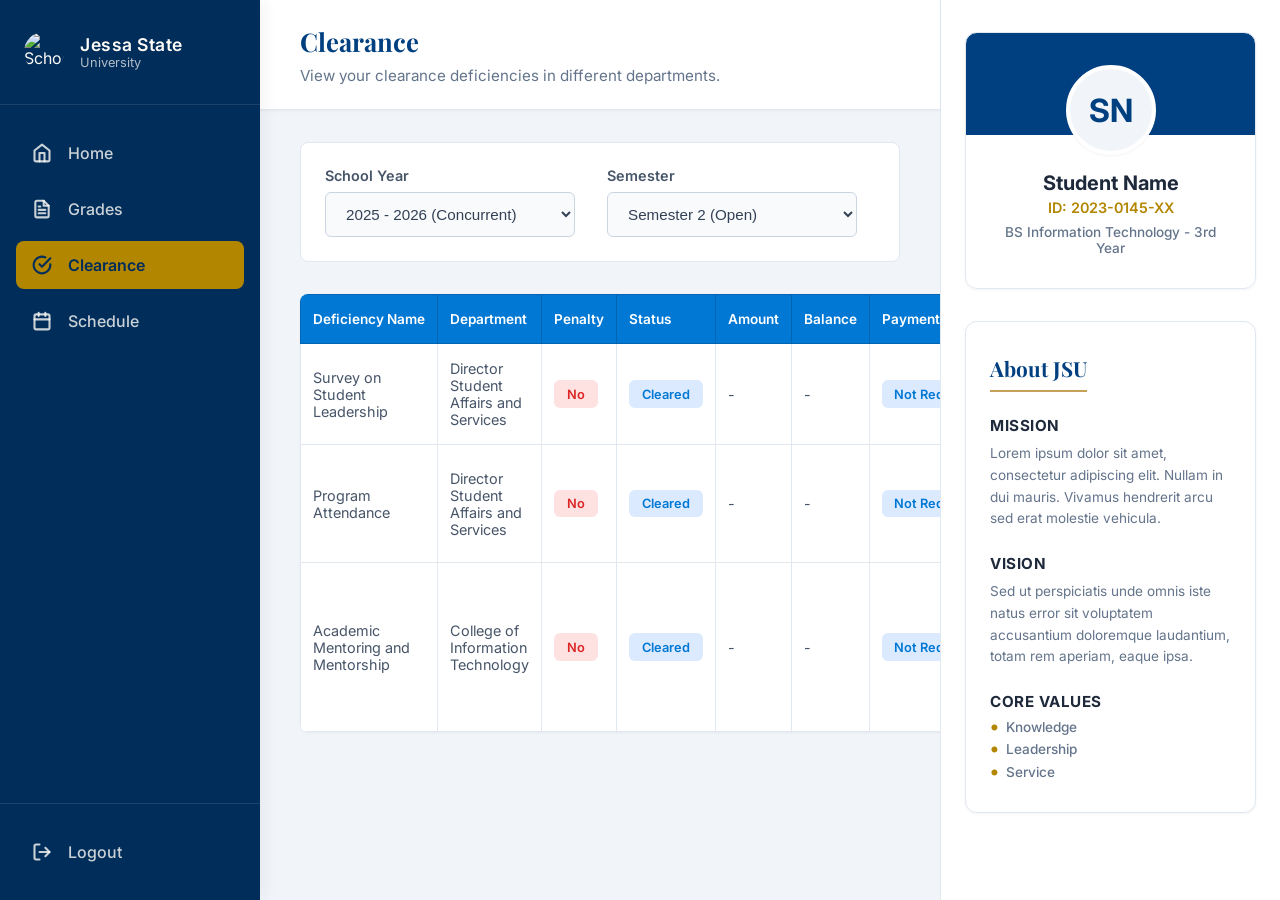
==== Clearance/Clearance.html @ 88c95d91 "feat: implement clearance and schedule page functionality with responsive design" ====
<!DOCTYPE html>
<html lang="en">
<head>
    <meta charset="UTF-8">
    <meta name="viewport" content="width=device-width, initial-scale=1.0">
    <title>JSU - Clearance</title>
    <!-- Use Google Fonts -->
    <link rel="preconnect" href="https://fonts.googleapis.com">
    <link rel="preconnect" href="https://fonts.gstatic.com" crossorigin>
    <link href="https://fonts.googleapis.com/css2?family=Inter:wght@400;500;600;700&family=Playfair+Display:wght@600;700;800&display=swap" rel="stylesheet">
    <link rel="stylesheet" href="../MainDash/Main.css">
    <link rel="stylesheet" href="Clearance.css">
</head>
<body>
    <div class="dashboard-layout">

        <!-- Left Panel: Sidebar -->
        <aside class="sidebar">
            <div class="sidebar-header">
                <div class="logo">
                    <img src="../SchoolLogo.png" alt="School Logo" class="logo-letter-img">
                    <div class="logo-text">
                        <span class="logo-name">Jessa State</span>
                        <span class="logo-sub">University</span>
                    </div>
                </div>
            </div>

            <nav class="sidebar-nav">
                <a href="../MainDash/Main.html" class="nav-item">
                    <svg xmlns="http://www.w3.org/2000/svg" width="20" height="20" viewBox="0 0 24 24" fill="none" stroke="currentColor" stroke-width="2" stroke-linecap="round" stroke-linejoin="round">
                        <path d="M3 9l9-7 9 7v11a2 2 0 0 1-2 2H5a2 2 0 0 1-2-2z"></path>
                        <polyline points="9 22 9 12 15 12 15 22"></polyline>
                    </svg>
                    Home
                </a>
                <a href="../Grades/Grades.html" class="nav-item">
                    <svg xmlns="http://www.w3.org/2000/svg" width="20" height="20" viewBox="0 0 24 24" fill="none" stroke="currentColor" stroke-width="2" stroke-linecap="round" stroke-linejoin="round">
                        <path d="M14 2H6a2 2 0 0 0-2 2v16a2 2 0 0 0 2 2h12a2 2 0 0 0 2-2V8z"></path>
                        <polyline points="14 2 14 8 20 8"></polyline>
                        <line x1="16" y1="13" x2="8" y2="13"></line>
                        <line x1="16" y1="17" x2="8" y2="17"></line>
                        <polyline points="10 9 9 9 8 9"></polyline>
                    </svg>
                    Grades
                </a>
                <a href="../Clearance/Clearance.html" class="nav-item active">
                    <svg xmlns="http://www.w3.org/2000/svg" width="20" height="20" viewBox="0 0 24 24" fill="none" stroke="currentColor" stroke-width="2" stroke-linecap="round" stroke-linejoin="round">
                        <path d="M22 11.08V12a10 10 0 1 1-5.93-9.14"></path>
                        <polyline points="22 4 12 14.01 9 11.01"></polyline>
                    </svg>
                    Clearance
                </a>
                <a href="../Schedule/Schedule.html" class="nav-item">
                    <svg xmlns="http://www.w3.org/2000/svg" width="20" height="20" viewBox="0 0 24 24" fill="none" stroke="currentColor" stroke-width="2" stroke-linecap="round" stroke-linejoin="round">
                        <rect x="3" y="4" width="18" height="18" rx="2" ry="2"></rect>
                        <line x1="16" y1="2" x2="16" y2="6"></line>
                        <line x1="8" y1="2" x2="8" y2="6"></line>
                        <line x1="3" y1="10" x2="21" y2="10"></line>
                    </svg>
                    Schedule
                </a>
            </nav>

            <div class="sidebar-footer">
                <a href="../index.html" class="nav-item logout" id="logoutBtn">
                    <svg xmlns="http://www.w3.org/2000/svg" width="20" height="20" viewBox="0 0 24 24" fill="none" stroke="currentColor" stroke-width="2" stroke-linecap="round" stroke-linejoin="round">
                        <path d="M9 21H5a2 2 0 0 1-2-2V5a2 2 0 0 1 2-2h4"></path>
                        <polyline points="16 17 21 12 16 7"></polyline>
                        <line x1="21" y1="12" x2="9" y2="12"></line>
                    </svg>
                    Logout
                </a>
            </div>
        </aside>

        <!-- Middle Panel: Main Content -->
        <main class="feed-content">
            <header class="feed-header">
                <div class="header-content">
                    <h2>Clearance</h2>
                    <p class="header-subtitle">View your clearance deficiencies in different departments.</p>
                </div>
            </header>

            <div class="feed-scrollable">
                <div class="clearance-container">
                    
                    <!-- Filters Section -->
                    <div class="filters-section">
                        <div class="filter-group">
                            <label for="schoolYear">School Year</label>
                            <select id="schoolYear" class="filter-select">
                                <option>2025 - 2026 (Concurrent)</option>
                                <option>2024 - 2025</option>
                                <option>2023 - 2024</option>
                            </select>
                        </div>

                        <div class="filter-group">
                            <label for="semester">Semester</label>
                            <select id="semester" class="filter-select">
                                <option>Semester 2 (Open)</option>
                                <option>Semester 1</option>
                                <option>Summer</option>
                            </select>
                        </div>
                    </div>

                    <!-- Clearance Table -->
                    <table class="clearance-table">
                        <thead>
                            <tr>
                                <th>Deficiency Name</th>
                                <th>Department</th>
                                <th>Penalty</th>
                                <th>Status</th>
                                <th>Amount</th>
                                <th>Balance</th>
                                <th>Payment Status</th>
                                <th>Payment Date</th>
                                <th>Cleared By</th>
                                <th>Date Cleared</th>
                                <th>Has Pending Transaction</th>
                                <th>Is Balance Forwarded</th>
                                <th>Remarks</th>
                            </tr>
                        </thead>
                        <tbody>
                            <tr>
                                <td>Survey on Student Leadership</td>
                                <td>Director Student Affairs and Services</td>
                                <td><span class="badge badge-red">No</span></td>
                                <td><span class="badge badge-blue">Cleared</span></td>
                                <td>-</td>
                                <td>-</td>
                                <td><span class="badge badge-orange">Not Required</span></td>
                                <td>-</td>
                                <td>Potter, Harry J</td>
                                <td>March 26, 2026</td>
                                <td><span class="icon-x">✕</span></td>
                                <td><span class="icon-x">✕</span></td>
                                <td>Office of Student Affairs and Services</td>
                            </tr>
                            <tr>
                                <td>Program Attendance</td>
                                <td>Director Student Affairs and Services</td>
                                <td><span class="badge badge-red">No</span></td>
                                <td><span class="badge badge-blue">Cleared</span></td>
                                <td>-</td>
                                <td>-</td>
                                <td><span class="badge badge-orange">Not Required</span></td>
                                <td>-</td>
                                <td>Granger, Hermione E</td>
                                <td>March 26, 2026</td>
                                <td><span class="icon-x">✕</span></td>
                                <td><span class="icon-x">✕</span></td>
                                <td>Proceed to Office of Student Affairs and Services</td>
                            </tr>
                            <tr>
                                <td>Academic Mentoring and Mentorship</td>
                                <td>College of Information Technology</td>
                                <td><span class="badge badge-red">No</span></td>
                                <td><span class="badge badge-blue">Cleared</span></td>
                                <td>-</td>
                                <td>-</td>
                                <td><span class="badge badge-orange">Not Required</span></td>
                                <td>-</td>
                                <td>Dumbledore, Albus P</td>
                                <td>March 24, 2026</td>
                                <td><span class="icon-x">✕</span></td>
                                <td><span class="icon-x">✕</span></td>
                                <td>Kindly see your suggested mentor or mentor you are comfortable with for the</td>
                            </tr>
                        </tbody>
                    </table>
                </div>
            </div>
        </main>

        <!-- Right Panel: Profile & Info -->
        <aside class="right-panel">
            <div class="right-panel-scrollable">

                <!-- Profile Section -->
                <div class="info-card profile-card">
                    <div class="profile-avatar">
                        <span>SN</span>
                    </div>
                    <h2 class="profile-name">Student Name</h2>
                    <p class="profile-id">ID: 2023-0145-XX</p>
                    <p class="profile-course">BS Information Technology - 3rd Year</p>
                </div>

                <!-- School Info Section -->
                <div class="info-card school-info-card">
                    <div class="school-brand-header">
                        <h3>About JSU</h3>
                    </div>

                    <div class="info-section">
                        <h4>Mission</h4>
                        <p>Lorem ipsum dolor sit amet, consectetur adipiscing elit. Nullam in dui mauris. Vivamus hendrerit arcu sed erat molestie vehicula.</p>
                    </div>

                    <div class="info-section">
                        <h4>Vision</h4>
                        <p>Sed ut perspiciatis unde omnis iste natus error sit voluptatem accusantium doloremque laudantium, totam rem aperiam, eaque ipsa.</p>
                    </div>

                    <div class="info-section">
                        <h4>Core Values</h4>
                        <ul class="values-list">
                            <li>Knowledge</li>
                            <li>Leadership</li>
                            <li>Service</li>
                        </ul>
                    </div>
                </div>

            </div>
        </aside>

    </div>

    <script src="../MainDash/Main.js"></script>
    <script src="Clearance.js"></script>
</body>
</html>
---- MainDash/Main.css ----
/* Base Styles */
:root {
    --primary-navy: #002d59; /* Deeper navy for sidebar */
    --secondary-navy: #004080;
    --gold: #B38600; /* Deep Antique Gold */
    --gold-light: #C5A059;
    --cream: #FDFBF7;
    --bg-light: #F1F5F9; /* Very light cool grey for main bg */
    --text-main: #1E293B;
    --text-muted: #64748B;
    --border-color: #E2E8F0;
    --white: #FFFFFF;
    --shadow-sm: 0 1px 3px rgba(0,0,0,0.05);
    --shadow-md: 0 4px 6px -1px rgba(0,0,0,0.1), 0 2px 4px -1px rgba(0,0,0,0.06);
}

* {
    margin: 0;
    padding: 0;
    box-sizing: border-box;
}

body {
    font-family: 'Inter', sans-serif;
    background-color: var(--bg-light);
    color: var(--text-main);
    overflow: hidden; /* Prevent full body scroll, columns scroll independently */
}

/* Layout */
.dashboard-layout {
    display: grid;
    grid-template-columns: 260px 1fr 340px;
    height: 100vh;
    width: 100%;
}

/* Left Panel: Sidebar (Navy Blue) */
.sidebar {
    background-color: var(--primary-navy);
    color: var(--cream);
    display: flex;
    flex-direction: column;
    height: 100vh;
    box-shadow: 4px 0 15px rgba(0,0,0,0.05);
    z-index: 10;
}

.sidebar-header {
    padding: 2rem 1.5rem;
    border-bottom: 1px solid rgba(255,255,255,0.1);
}

.logo {
    display: flex;
    align-items: center;
    gap: 1rem;
}

.logo-letter {
    font-family: 'Times New Roman', Times, serif;
    font-size: 2.5rem;
    font-weight: 700;
    color: var(--gold);
    line-height: 1;
}

.logo-text {
    display: flex;
    flex-direction: column;
}

.logo-name {
    font-size: 1.1rem;
    font-weight: 600;
    letter-spacing: 0.5px;
}

.logo-sub {
    font-size: 0.8rem;
    color: rgba(253, 251, 247, 0.7);
}

.sidebar-nav {
    display: flex;
    flex-direction: column;
    padding: 1.5rem 1rem;
    gap: 0.5rem;
    flex-grow: 1;
}

.nav-item {
    display: flex;
    align-items: center;
    gap: 1rem;
    padding: 0.875rem 1rem;
    color: rgba(253, 251, 247, 0.8);
    text-decoration: none;
    font-weight: 500;
    border-radius: 8px;
    transition: all 0.2s ease;
}

.nav-item:hover {
    background-color: rgba(255, 255, 255, 0.1);
    color: var(--white);
}

.nav-item.active {
    background-color: var(--gold);
    color: var(--primary-navy);
    font-weight: 600;
}

.nav-item svg {
    stroke-width: 2.5;
}

.sidebar-footer {
    padding: 1.5rem 1rem;
    border-top: 1px solid rgba(255,255,255,0.1);
}

.logout:hover {
    background-color: rgba(239, 68, 68, 0.1);
    color: #F87171;
}

/* Middle Panel: Feed Content */
.feed-content {
    display: flex;
    flex-direction: column;
    height: 100vh;
    background-color: var(--bg-light);
    min-width: 0;
}

.feed-header {
    background-color: var(--white);
    padding: 1.5rem 2.5rem;
    border-bottom: 1px solid var(--border-color);
    z-index: 5;
    box-shadow: var(--shadow-sm);
}

.feed-header h2 {
    font-family: 'Playfair Display', serif;
    color: var(--secondary-navy);
    font-size: 1.6rem;
    font-weight: 700;
}

.feed-scrollable {
    flex-grow: 1;
    overflow-y: auto;
    padding: 2rem 2.5rem;
    display: flex;
    flex-direction: column;
    gap: 1.5rem;
    scroll-behavior: smooth;
}

/* Custom Scrollbar for Feed */
.feed-scrollable::-webkit-scrollbar,
.right-panel-scrollable::-webkit-scrollbar {
    width: 6px;
}
.feed-scrollable::-webkit-scrollbar-track,
.right-panel-scrollable::-webkit-scrollbar-track {
    background: transparent; 
}
.feed-scrollable::-webkit-scrollbar-thumb,
.right-panel-scrollable::-webkit-scrollbar-thumb {
    background: #CBD5E1; 
    border-radius: 4px;
}
.feed-scrollable::-webkit-scrollbar-thumb:hover,
.right-panel-scrollable::-webkit-scrollbar-thumb:hover {
    background: #94A3B8; 
}

/* Post Cards */
.post-card {
    background-color: var(--white);
    border-radius: 12px;
    padding: 1.5rem;
    border: 1px solid var(--border-color);
    box-shadow: var(--shadow-sm);
    transition: transform 0.2s ease, box-shadow 0.2s ease;
}

.post-card:hover {
    transform: translateY(-2px);
    box-shadow: var(--shadow-md);
}

.post-header {
    display: flex;
    align-items: center;
    gap: 1rem;
    margin-bottom: 1rem;
}

.avatar {
    width: 48px;
    height: 48px;
    border-radius: 50%;
    display: flex;
    align-items: center;
    justify-content: center;
    font-weight: 700;
    color: var(--white);
    font-size: 1.1rem;
}

.bg-gold { background-color: var(--gold); }
.bg-blue { background-color: var(--secondary-navy); }
.bg-gray { background-color: #64748B; }

.post-meta {
    display: flex;
    flex-direction: column;
}

.sender-name {
    font-size: 1rem;
    font-weight: 700;
    color: var(--text-main);
}

.sender-title {
    font-size: 0.85rem;
    color: var(--text-muted);
}

.post-body p {
    font-size: 0.95rem;
    line-height: 1.6;
    color: #334155;
}

/* Right Panel */
.right-panel {
    background-color: var(--white);
    border-left: 1px solid var(--border-color);
    height: 100vh;
    display: flex;
    flex-direction: column;
}

.right-panel-scrollable {
    flex-grow: 1;
    overflow-y: auto;
    padding: 2rem 1.5rem;
    display: flex;
    flex-direction: column;
    gap: 2rem;
}

/* Right Panel Cards */
.info-card {
    background-color: var(--white);
    border-radius: 12px;
    border: 1px solid var(--border-color);
    box-shadow: var(--shadow-sm);
    padding: 2rem 1.5rem;
    display: flex;
    flex-direction: column;
}

/* Profile Card */
.profile-card {
    align-items: center;
    text-align: center;
    background: linear-gradient(to bottom, var(--secondary-navy) 40%, var(--white) 40%);
    padding-top: 2rem;
}

.profile-avatar {
    width: 90px;
    height: 90px;
    background-color: var(--bg-light);
    border: 4px solid var(--white);
    border-radius: 50%;
    display: flex;
    align-items: center;
    justify-content: center;
    font-size: 2rem;
    font-weight: 700;
    color: var(--secondary-navy);
    margin-bottom: 1rem;
    box-shadow: var(--shadow-sm);
}

.profile-name {
    font-size: 1.25rem;
    font-weight: 700;
    color: var(--text-main);
    margin-bottom: 0.25rem;
}

.profile-id {
    font-size: 0.9rem;
    color: var(--gold);
    font-weight: 600;
    margin-bottom: 0.5rem;
}

.profile-course {
    font-size: 0.85rem;
    color: var(--text-muted);
    font-weight: 500;
}

/* School Info Card */
.school-info-card {
    gap: 1.5rem;
}

.school-brand-header h3 {
    font-family: 'Playfair Display', serif;
    color: var(--secondary-navy);
    font-size: 1.3rem;
    border-bottom: 2px solid var(--gold-light);
    padding-bottom: 0.5rem;
    display: inline-block;
}

.info-section h4 {
    font-size: 0.95rem;
    font-weight: 700;
    color: var(--text-main);
    margin-bottom: 0.5rem;
    text-transform: uppercase;
    letter-spacing: 0.5px;
}

.info-section p {
    font-size: 0.85rem;
    color: var(--text-muted);
    line-height: 1.6;
}

.values-list {
    list-style-type: none;
    display: flex;
    flex-direction: column;
    gap: 0.4rem;
}

.values-list li {
    font-size: 0.85rem;
    color: var(--text-muted);
    position: relative;
    padding-left: 1rem;
    font-weight: 500;
}

.values-list li::before {
    content: "•";
    color: var(--gold);
    font-weight: bold;
    position: absolute;
    left: 0;
    font-size: 1.2rem;
    line-height: 0.8;
}

/* Responsive adjustments */
@media (max-width: 1024px) {
    .dashboard-layout {
        grid-template-columns: 80px 1fr 300px;
    }
    
    .logo-text, .nav-item text, .nav-item-text {
        display: none; /* Hide text on small sidebar */
    }
    .nav-item {
        justify-content: center;
        padding: 0.875rem 0;
    }
}

@media (max-width: 768px) {
    .dashboard-layout {
        grid-template-columns: 1fr;
        height: auto;
        overflow: auto;
    }
    
    .sidebar, .feed-content, .right-panel {
        height: auto;
    }
    
    .sidebar {
        flex-direction: row;
        align-items: center;
        justify-content: space-between;
        padding: 1rem;
    }
    
    .sidebar-nav {
        flex-direction: row;
        padding: 0;
        flex-grow: 0;
    }
}

.logo-letter-img {
    height: 40px;
    width: 40px;
    border-radius: 50%;
    object-fit: cover;
}
---- Clearance/Clearance.css ----
/* Clearance-Specific Styles */

.header-content {
    display: flex;
    flex-direction: column;
    gap: 0.5rem;
}

.header-subtitle {
    font-size: 0.95rem;
    color: #64748B;
    font-weight: 400;
    margin: 0;
}

.clearance-container {
    width: 100%;
}

/* Filters Section */
.filters-section {
    display: flex;
    gap: 2rem;
    margin-bottom: 2rem;
    background-color: white;
    padding: 1.5rem;
    border-radius: 8px;
    border: 1px solid #E2E8F0;
}

.filter-group {
    display: flex;
    flex-direction: column;
    gap: 0.5rem;
}

.filter-group label {
    font-size: 0.9rem;
    font-weight: 600;
    color: #475569;
}

.filter-select {
    padding: 0.75rem 1rem;
    border: 1px solid #CBD5E1;
    border-radius: 6px;
    background-color: #F8FAFC;
    font-size: 0.95rem;
    color: #334155;
    cursor: pointer;
    min-width: 250px;
    transition: all 0.2s ease;
}

.filter-select:hover {
    border-color: #94A3B8;
    background-color: #F1F5F9;
}

.filter-select:focus {
    outline: none;
    border-color: #0078D4;
    box-shadow: 0 0 0 3px rgba(0, 120, 212, 0.1);
}

/* Clearance Table */
.clearance-table {
    width: 100%;
    border-collapse: collapse;
    background-color: white;
    border-radius: 8px;
    overflow: hidden;
    box-shadow: 0 1px 3px rgba(0, 0, 0, 0.05);
}

.clearance-table thead {
    background-color: #0078D4;
    color: white;
}

.clearance-table thead th {
    padding: 1rem 0.75rem;
    text-align: left;
    font-weight: 600;
    font-size: 0.85rem;
    white-space: nowrap;
    border: 1px solid #0066b3;
}

.clearance-table tbody td {
    padding: 1rem 0.75rem;
    border: 1px solid #E2E8F0;
    font-size: 0.9rem;
    color: #475569;
    background-color: #fff;
}

.clearance-table tbody tr {
    border-bottom: 1px solid #E2E8F0;
}

.clearance-table tbody tr:hover {
    background-color: #F8FAFC;
    transition: background-color 0.2s ease;
}

.clearance-table tbody tr:nth-child(even) {
    background-color: #F8FAFC;
}

.clearance-table tbody tr:nth-child(even):hover {
    background-color: #F1F5F9;
}

/* Badge Styles */
.badge {
    display: inline-block;
    padding: 0.4rem 0.8rem;
    border-radius: 6px;
    font-weight: 600;
    font-size: 0.8rem;
    white-space: nowrap;
}

.badge-red {
    background-color: #FEE2E2;
    color: #DC2626;
}

.badge-blue {
    background-color: #DBEAFE;
    color: #0078D4;
}

.badge-orange {
    background-color: #DBEAFE;
    color: #0078D4;
}

/* Icon Styles */
.icon-x {
    display: inline-flex;
    align-items: center;
    justify-content: center;
    width: 24px;
    height: 24px;
    background-color: #FEE2E2;
    color: #DC2626;
    border-radius: 4px;
    font-weight: 700;
    font-size: 14px;
}

/* Responsive design */
@media screen and (max-width: 1024px) {
    .filters-section {
        flex-direction: column;
        gap: 1rem;
    }

    .filter-select {
        min-width: 100%;
    }

    .clearance-table {
        font-size: 0.8rem;
    }

    .clearance-table thead th,
    .clearance-table tbody td {
        padding: 0.75rem 0.5rem;
    }
}

@media screen and (max-width: 768px) {
    .clearance-table {
        display: block;
        overflow-x: auto;
    }

    .clearance-table thead th,
    .clearance-table tbody td {
        padding: 0.6rem 0.4rem;
        font-size: 0.75rem;
    }
}
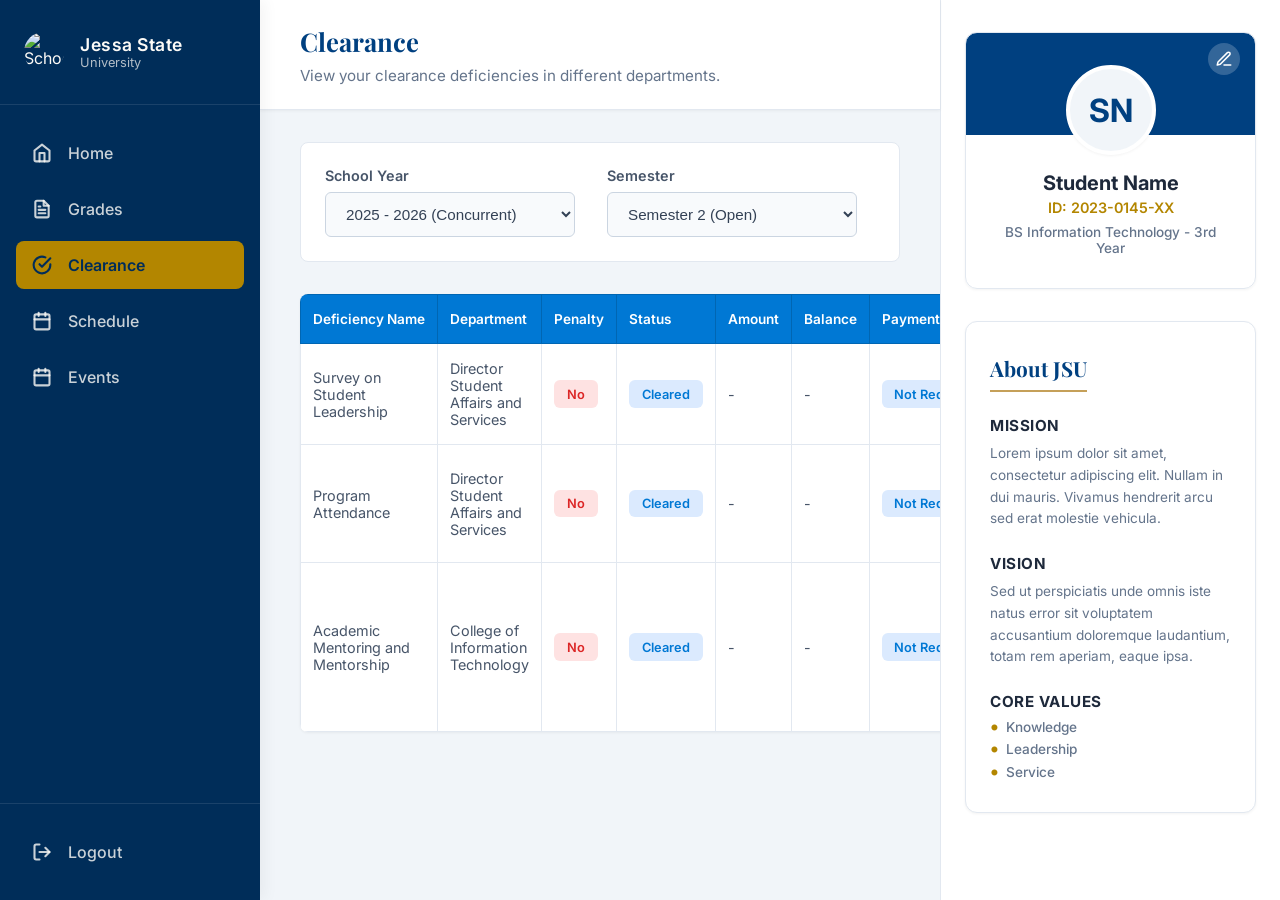
==== commit 6f3c3dca: "feat: add course schedule and student clearance dashboard pages" ====
--- a/Clearance/Clearance.html
+++ b/Clearance/Clearance.html
@@ -60,6 +60,15 @@
                     </svg>
                     Schedule
                 </a>
+                <a href="../Event/Events.html" class="nav-item">
+                    <svg xmlns="http://www.w3.org/2000/svg" width="20" height="20" viewBox="0 0 24 24" fill="none" stroke="currentColor" stroke-width="2" stroke-linecap="round" stroke-linejoin="round">
+                        <rect x="3" y="4" width="18" height="18" rx="2" ry="2"></rect>
+                        <line x1="16" y1="2" x2="16" y2="6"></line>
+                        <line x1="8" y1="2" x2="8" y2="6"></line>
+                        <line x1="3" y1="10" x2="21" y2="10"></line>
+                    </svg>
+                    Events
+                </a>
             </nav>
 
             <div class="sidebar-footer">
@@ -184,6 +193,13 @@
 
                 <!-- Profile Section -->
                 <div class="info-card profile-card">
+                    <a href="../Profile/Profile.html" class="edit-profile-btn" title="Edit Profile">
+                        <svg xmlns="http://www.w3.org/2000/svg" width="18" height="18" viewBox="0 0 24 24" fill="none"
+                            stroke="currentColor" stroke-width="2" stroke-linecap="round" stroke-linejoin="round">
+                            <path d="M12 20h9"></path>
+                            <path d="M16.5 3.5a2.121 2.121 0 0 1 3 3L7 19l-4 1 1-4L16.5 3.5z"></path>
+                        </svg>
+                    </a>
                     <div class="profile-avatar">
                         <span>SN</span>
                     </div>
--- a/MainDash/Main.css
+++ b/MainDash/Main.css
@@ -270,10 +270,32 @@
 
 /* Profile Card */
 .profile-card {
+    position: relative;
     align-items: center;
     text-align: center;
     background: linear-gradient(to bottom, var(--secondary-navy) 40%, var(--white) 40%);
     padding-top: 2rem;
+}
+
+.edit-profile-btn {
+    position: absolute;
+    top: 10px;
+    right: 15px;
+    color: var(--white);
+    background: rgba(255, 255, 255, 0.2);
+    border-radius: 50%;
+    width: 32px;
+    height: 32px;
+    display: flex;
+    align-items: center;
+    justify-content: center;
+    cursor: pointer;
+    transition: all 0.2s ease;
+}
+
+.edit-profile-btn:hover {
+    background: rgba(255, 255, 255, 0.4);
+    transform: scale(1.05);
 }
 
 .profile-avatar {
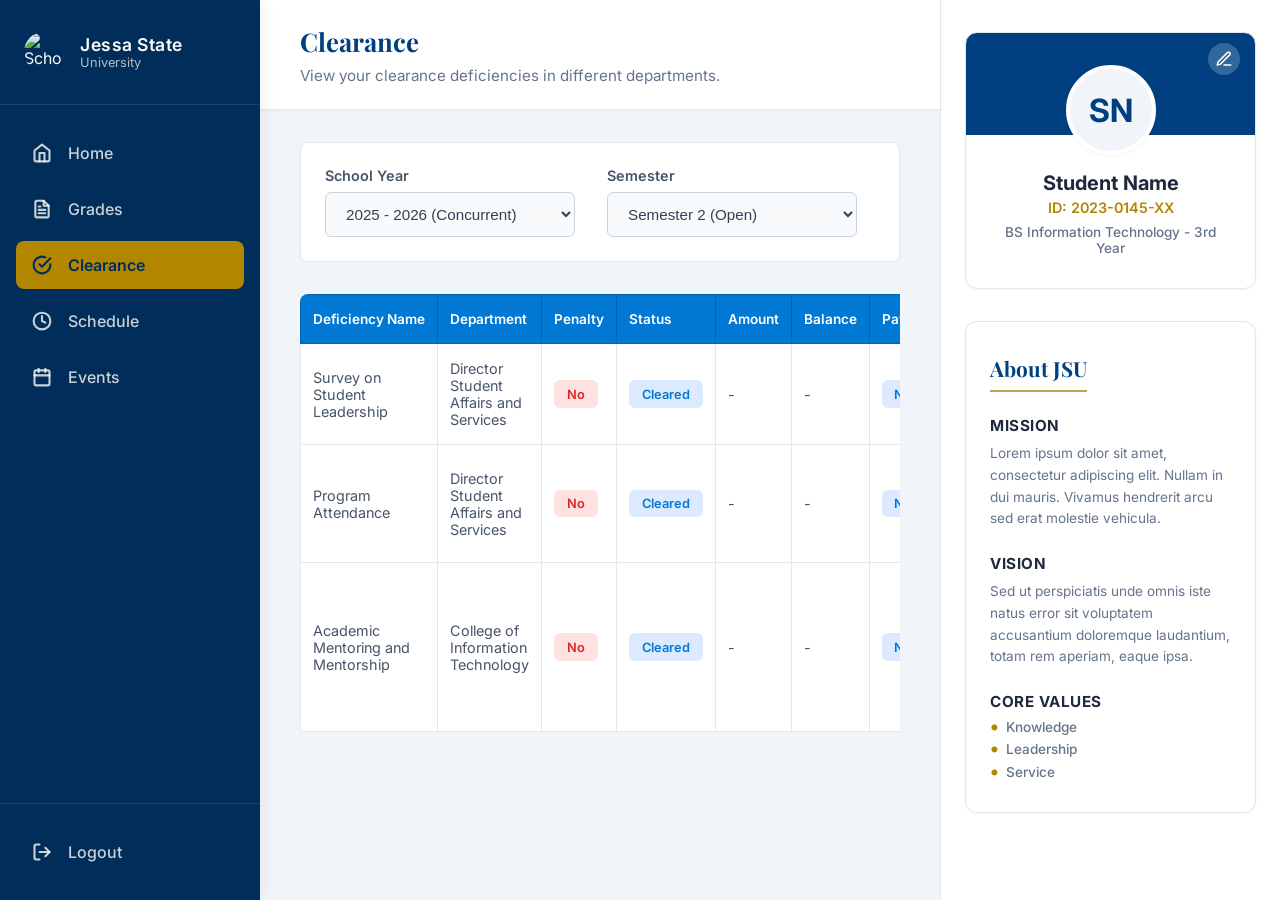
==== commit 01f37a16: "feat: implement dashboard shell with navigation and core student module pages" ====
--- a/Clearance/Clearance.html
+++ b/Clearance/Clearance.html
@@ -53,10 +53,8 @@
                 </a>
                 <a href="../Schedule/Schedule.html" class="nav-item">
                     <svg xmlns="http://www.w3.org/2000/svg" width="20" height="20" viewBox="0 0 24 24" fill="none" stroke="currentColor" stroke-width="2" stroke-linecap="round" stroke-linejoin="round">
-                        <rect x="3" y="4" width="18" height="18" rx="2" ry="2"></rect>
-                        <line x1="16" y1="2" x2="16" y2="6"></line>
-                        <line x1="8" y1="2" x2="8" y2="6"></line>
-                        <line x1="3" y1="10" x2="21" y2="10"></line>
+                        <circle cx="12" cy="12" r="10"></circle>
+                        <polyline points="12 6 12 12 16 14"></polyline>
                     </svg>
                     Schedule
                 </a>
@@ -117,7 +115,8 @@
                     </div>
 
                     <!-- Clearance Table -->
-                    <table class="clearance-table">
+                    <div class="table-responsive">
+                        <table class="clearance-table">
                         <thead>
                             <tr>
                                 <th>Deficiency Name</th>
@@ -182,7 +181,8 @@
                                 <td>Kindly see your suggested mentor or mentor you are comfortable with for the</td>
                             </tr>
                         </tbody>
-                    </table>
+                        </table>
+                    </div>
                 </div>
             </div>
         </main>
--- a/MainDash/Main.css
+++ b/MainDash/Main.css
@@ -102,8 +102,10 @@
 }
 
 .nav-item:hover {
-    background-color: rgba(255, 255, 255, 0.1);
-    color: var(--white);
+    background-color: rgba(179, 134, 0, 0.15);
+    color: var(--gold);
+    border-left: 3px solid var(--gold);
+    padding-left: calc(1rem - 3px);
 }
 
 .nav-item.active {
@@ -434,3 +436,77 @@
     border-radius: 50%;
     object-fit: cover;
 }
+
+/* Responsive Table */
+.table-responsive {
+    width: 100%;
+    overflow-x: auto;
+    -webkit-overflow-scrolling: touch;
+}
+
+/* Primary Button (Global) */
+.btn-primary {
+    background-color: var(--gold);
+    color: var(--white);
+    padding: 0.5rem 1rem;
+    border: none;
+    border-radius: 4px;
+    font-size: 0.875rem;
+    font-weight: 500;
+    cursor: pointer;
+    transition: all 0.2s ease;
+    display: inline-flex;
+    align-items: center;
+    gap: 0.5rem;
+}
+
+.btn-primary:hover {
+    background-color: #997300;
+    transform: translateY(-1px);
+    box-shadow: 0 4px 6px -1px rgba(0, 0, 0, 0.1), 0 2px 4px -1px rgba(0, 0, 0, 0.06);
+}
+
+/* Empty State */
+.table-empty-state {
+    text-align: center;
+    padding: 3rem 1rem !important;
+    color: var(--text-muted);
+    font-style: italic;
+    background-color: var(--bg-light);
+}
+
+/* Pagination Controls */
+.pagination-controls {
+    display: flex;
+    justify-content: center;
+    align-items: center;
+    gap: 1rem;
+    margin-top: 1.5rem;
+    padding: 1rem 0;
+}
+
+.pagination-controls button {
+    background: var(--white);
+    border: 1px solid var(--border-color);
+    padding: 0.5rem 1rem;
+    border-radius: 4px;
+    cursor: pointer;
+    color: var(--text-main);
+    transition: all 0.2s;
+}
+
+.pagination-controls button:hover:not(:disabled) {
+    background: var(--bg-light);
+    border-color: var(--gold);
+    color: var(--gold);
+}
+
+.pagination-controls button:disabled {
+    opacity: 0.5;
+    cursor: not-allowed;
+}
+
+.pagination-info {
+    font-size: 0.9rem;
+    color: var(--text-muted);
+}
